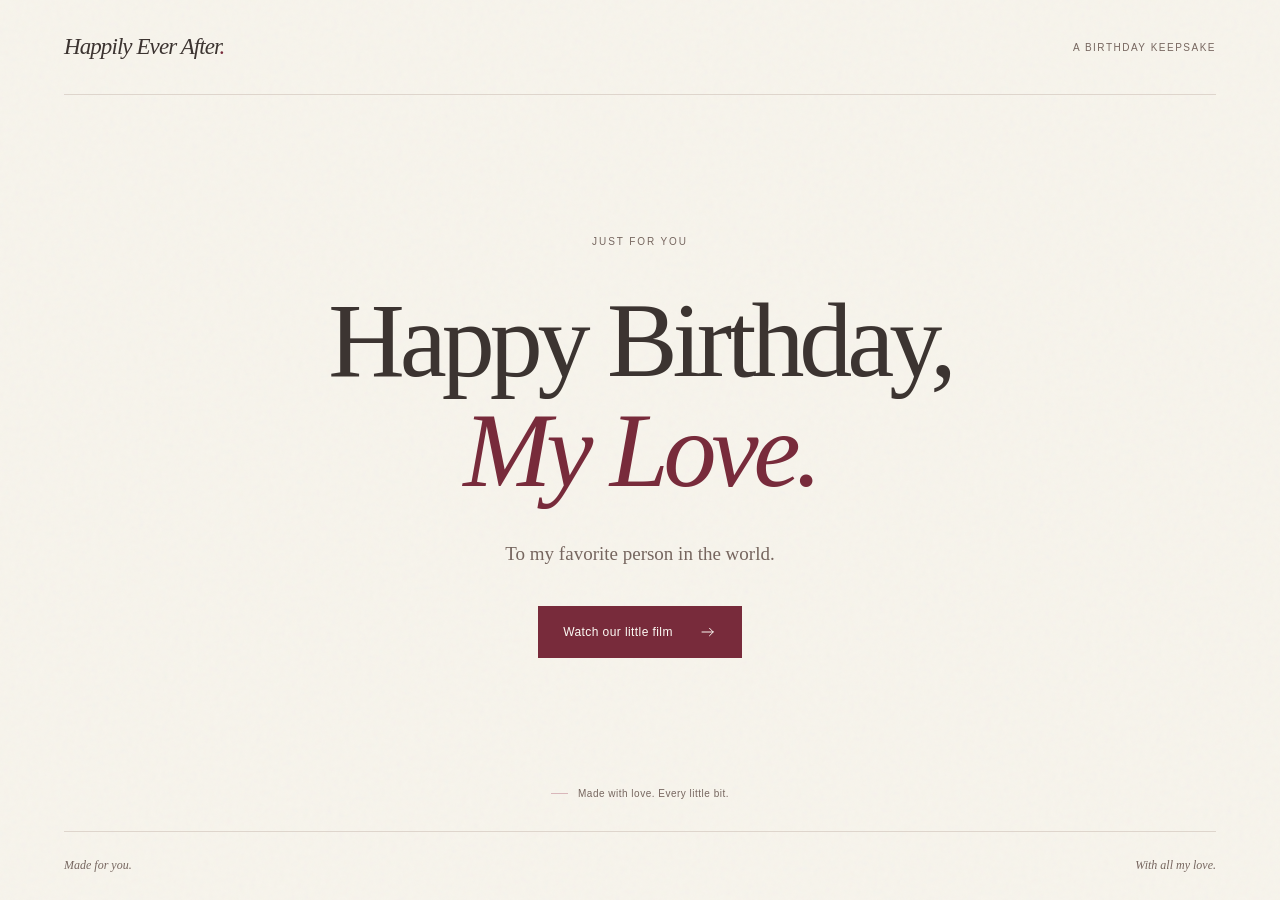
==== index.html @ 6dd9fe8e "Build burgundy birthday keepsake with film and envelope letter" ====
<!doctype html>
<html lang="en">
  <head>
    <meta charset="utf-8">
    <meta name="viewport" content="width=device-width, initial-scale=1, viewport-fit=cover">
    <meta name="theme-color" content="#f7f4ec">
    <meta name="description" content="A birthday keepsake, made with love.">
    <meta name="robots" content="noindex, nofollow, noarchive">
    <title>Happily Ever After — For You</title>
    <link rel="icon" href="assets/favicon.svg?v=2" type="image/svg+xml">
    <link rel="stylesheet" href="style.css?v=3">
    <script src="script.js?v=3" defer></script>
  </head>
  <body>
    <a class="skip-link" href="#main">Skip to the main content</a>
    <header class="masthead">
      <a class="wordmark" href="index.html" aria-label="Happily Ever After, back to the beginning">Happily Ever After<span aria-hidden="true">.</span></a>
      <span class="masthead-note">A birthday keepsake</span>
    </header>
    <main id="main">
      <section class="opening" aria-labelledby="birthday-title">
        <div class="opening-inner">
          <p class="eyebrow opening-eyebrow">Just for you</p>
          <h1 id="birthday-title">Happy Birthday,<br><em>My Love.</em></h1>
          <p class="opening-subtitle">To my favorite person in the world.</p>
          <a class="primary-button opening-cta" href="memories.html">
            Watch our little film
            <svg viewBox="0 0 24 24" fill="none" aria-hidden="true"><path d="M4 12h15m-5-5 5 5-5 5"/></svg>
          </a>
        </div>
        <p class="opening-footnote"><span aria-hidden="true"></span>Made with love. Every little bit.</p>
      </section>
    </main>
    <footer class="site-footer"><span>Made for you.</span><span>With all my love.</span></footer>
  </body>
</html>
---- style.css ----
/* A birthday card, a little film, and a sealed letter. */
:root {
  color-scheme: light;
  --paper: #f7f4ec;
  --letter-paper: #fdfbf5;
  --ink: #3c3431;
  --muted: #76665f;
  --accent: #782b3b;
  --accent-dark: #5b1d2b;
  --accent-soft: #d9b7ba;
  --line: #ded5cc;
  --masthead-height: 78px;
  --footer-height: 64px;
  --serif: "Iowan Old Style", "Baskerville", "Palatino Linotype", "Book Antiqua", Georgia, serif;
  --sans: -apple-system, BlinkMacSystemFont, "Segoe UI", sans-serif;
  --chinese: "Songti SC", "STSong", "Noto Serif CJK SC", "Source Han Serif SC", "PingFang SC", "Microsoft YaHei", serif;
}
*, *::before, *::after { box-sizing: border-box; }
html { scroll-padding-top: 24px; }
body {
  margin: 0;
  background-color: var(--paper);
  background-image: url("data:image/svg+xml,%3Csvg viewBox='0 0 180 180' xmlns='http://www.w3.org/2000/svg'%3E%3Cfilter id='paper'%3E%3CfeTurbulence type='fractalNoise' baseFrequency='.85' numOctaves='3' stitchTiles='stitch'/%3E%3C/filter%3E%3Cpath fill='%236b6047' opacity='.035' filter='url(%23paper)' d='M0 0h180v180H0z'/%3E%3C/svg%3E");
  color: var(--ink);
  font-family: var(--sans);
  -webkit-font-smoothing: antialiased;
  -webkit-text-size-adjust: 100%;
}
[hidden] { display: none !important; }
::selection { background: #ead5d7; color: #54202d; }
a { color: inherit; text-underline-offset: 5px; }
a, button, video { -webkit-tap-highlight-color: rgba(120, 43, 59, .12); }
a:focus-visible, button:focus-visible, video:focus-visible { outline: 2px solid var(--accent); outline-offset: 6px; border-radius: 2px; }
button { font: inherit; }
h1, h2, p { margin: 0; }
h1, h2 { font-family: var(--serif); font-weight: 400; }
svg { width: 20px; height: 20px; stroke: currentColor; stroke-width: 1.3; stroke-linecap: round; stroke-linejoin: round; }
.section-width { width: min(100% - 40px, 880px); margin-inline: auto; }
.eyebrow { color: var(--muted); font-size: 10px; line-height: 1.6; letter-spacing: .19em; text-transform: uppercase; }
.chapter-number { margin-right: 12px; padding-right: 14px; border-right: 1px solid var(--line); letter-spacing: .08em; }
.skip-link { position: fixed; left: 16px; top: 12px; z-index: 20; padding: 12px 18px; background: var(--letter-paper); transform: translateY(-160%); }
.skip-link:focus { transform: translateY(0); }
.sr-only { position: absolute; width: 1px; height: 1px; padding: 0; margin: -1px; overflow: hidden; clip-path: inset(50%); white-space: nowrap; border: 0; }
.masthead { width: calc(100% - 40px); max-width: 1376px; margin: 0 auto; min-height: var(--masthead-height); padding-top: env(safe-area-inset-top, 0px); display: flex; align-items: center; justify-content: space-between; gap: 16px; border-bottom: 1px solid var(--line); }
.wordmark { font-family: var(--serif); font-style: italic; font-size: 19px; text-decoration: none; letter-spacing: -.04em; }
.wordmark span { color: var(--accent); }
.masthead-note { color: var(--muted); font-size: 9px; text-transform: uppercase; letter-spacing: .15em; text-align: right; }
.site-footer { display: flex; align-items: center; justify-content: space-between; gap: 18px; width: calc(100% - 40px); max-width: 1376px; min-height: var(--footer-height); margin: 0 auto; padding: 17px 0 max(17px, env(safe-area-inset-bottom)); border-top: 1px solid var(--line); color: var(--muted); font-family: var(--serif); font-style: italic; font-size: 12px; line-height: 1.6; }
.primary-button { display: inline-flex; justify-content: center; align-items: center; gap: 26px; min-height: 52px; padding: 0 24px; color: var(--letter-paper); background: var(--accent); border: 1px solid var(--accent); text-decoration: none; font-size: 12px; letter-spacing: .035em; transition: background-color 180ms, border-color 180ms; }
.primary-button:hover { background: var(--accent-dark); border-color: var(--accent-dark); }
.primary-button svg { width: 18px; height: 18px; }
.quiet-link, .back-link { display: inline-flex; align-items: center; justify-content: center; gap: 10px; min-height: 44px; color: var(--muted); font-size: 11px; text-decoration: none; line-height: 1.6; }
.quiet-link:hover, .back-link:hover { color: var(--accent); }

/* The greeting is its own quiet, complete screen. */
.opening { min-height: calc(100vh - var(--masthead-height) - var(--footer-height)); min-height: calc(100svh - var(--masthead-height) - var(--footer-height)); display: flex; flex-direction: column; align-items: center; justify-content: center; text-align: center; padding: 58px 20px 28px; }
.opening-inner { margin-block: auto; }
.opening-eyebrow { margin-bottom: 32px; }
.opening h1 { font-size: clamp(49px, 8.4vw, 106px); line-height: 1.04; letter-spacing: -.048em; }
.opening h1 em { color: var(--accent); font-weight: 400; }
.opening-subtitle { margin-top: 28px; font-family: var(--serif); font-size: 17px; line-height: 1.6; color: var(--muted); }
.opening-cta { margin-top: 37px; }
.opening-footnote { display: flex; align-items: center; gap: 10px; margin-top: 57px; color: var(--muted); font-size: 9px; letter-spacing: .05em; }
.opening-footnote span { display: block; width: 17px; height: 1px; background: var(--accent-soft); }

/* The real film is portrait. Metadata adapts the frame to replacement videos. */
.film-page { text-align: center; padding-top: 29px; padding-bottom: 20px; min-height: calc(100svh - var(--masthead-height) - var(--footer-height)); }
.chapter-heading { text-align: center; }
.chapter-title { margin-top: 13px; font-size: clamp(31px, 4vw, 43px); line-height: 1.2; letter-spacing: -.035em; }
.section-description { margin-top: 9px; font-family: var(--serif); font-size: 15px; color: var(--muted); line-height: 1.6; }
.film-shell { --film-ratio: .5625; width: min(100%, 360px, calc(50svh * var(--film-ratio))); margin: 24px auto 0; padding: 6px; background: var(--letter-paper); border: 1px solid var(--line); box-shadow: 0 6px 20px -16px rgba(55, 31, 31, .2); }
.film-shell.is-landscape { width: min(100%, 740px, calc(50svh * var(--film-ratio))); }
.film-frame { position: relative; aspect-ratio: var(--film-ratio); overflow: hidden; background: #3c2028; }
.film-frame video { position: absolute; inset: 0; display: block; width: 100%; height: 100%; object-fit: contain; background: #211b1d; }
.film-placeholder { position: absolute; inset: 0; }
.film-cover { display: block; width: 100%; height: 100%; object-fit: cover; }
.film-cover-copy { position: absolute; inset: 0; display: flex; flex-direction: column; align-items: center; justify-content: center; color: #f7efdf; padding: 18px 10px 40px; }
.film-cover-eyebrow { font-size: 8px; line-height: 1.6; text-transform: uppercase; letter-spacing: .17em; color: #e6d0c9; }
.film-cover-copy > p { margin-top: 20px; font-family: var(--serif); font-size: clamp(35px, 8vw, 63px); font-style: italic; line-height: 1.1; letter-spacing: -.045em; }
.film-cover-rule { width: 25px; height: 1px; margin-top: 24px; background: #cc999b; }
.film-cover-signoff { margin-top: 21px; font-family: var(--serif); font-style: italic; font-size: 14px; color: #e6d0c9; }
.film-status { position: absolute; left: 14px; right: 14px; bottom: 24px; color: #e6d0c9; font-size: 10px; line-height: 1.6; }
.film-caption { display: flex; justify-content: space-between; align-items: center; gap: 9px; padding: 10px 2px 4px; color: var(--muted); font-size: 9px; line-height: 1.5; text-align: left; }
.film-caption > :last-child { text-align: right; white-space: nowrap; }
.playback-help { margin: 14px auto 0; max-width: 420px; color: var(--muted); font-size: 13px; line-height: 1.8; }
.film-invitation { min-height: 136px; display: flex; flex-direction: column; align-items: center; justify-content: center; gap: 12px; padding-top: 21px; }
.film-next-note { font-family: var(--serif); font-style: italic; color: var(--muted); font-size: 16px; line-height: 1.6; text-wrap: balance; }
.film-invitation.is-ready .film-next-note { font-size: 21px; color: var(--ink); max-width: 380px; }
.film-invitation.is-ready { margin-top: 7px; padding-bottom: 11px; }

/* An actual button wrapped around a paper envelope, with a small wax seal. */
.envelope-scene { min-height: calc(100svh - var(--masthead-height) - var(--footer-height)); display: flex; flex-direction: column; align-items: center; justify-content: center; text-align: center; padding-block: 42px 24px; }
.envelope-title { margin-top: 22px; font-size: clamp(41px, 5.5vw, 66px); line-height: 1.1; letter-spacing: -.035em; }
.envelope-title em { color: var(--accent); font-weight: 400; }
.envelope-button { display: block; width: min(100%, 330px); margin-top: 13px; border: none; padding: 0; background: transparent; color: var(--accent); cursor: pointer; touch-action: manipulation; }
.envelope-space { display: block; position: relative; padding-top: 48px; padding-bottom: 24px; }
.envelope { display: block; position: relative; width: 100%; aspect-ratio: 3 / 2; perspective: 1100px; filter: drop-shadow(0 12px 13px rgba(78, 46, 36, .12)); }
.envelope-back { position: absolute; inset: 0; background: #deccb8; border: 1px solid #d6c5b3; border-radius: 3px; }
.envelope-insert { position: absolute; top: 7%; left: 6%; width: 88%; height: 86%; padding: 24px; text-align: left; background: var(--letter-paper); border: 1px solid #e8dfd2; transition: transform 650ms 180ms cubic-bezier(.2,.65,.3,1); }
.insert-greeting { display: block; font: italic 26px var(--serif); color: var(--accent); margin-bottom: 18px; }
.insert-line { display: block; width: 100%; height: 1px; background: #e7dfd2; margin-top: 13px; }
.insert-line.short { width: 70%; }
.envelope-front { position: absolute; inset: 0; z-index: 2; clip-path: polygon(0 0, 50% 57%, 100% 0, 100% 100%, 0 100%); background: linear-gradient(100deg, #ecdeca, #f4e8d6 48%, #ecdeca); border: 1px solid #d5c3ad; border-radius: 3px; }
.envelope-front::after { content: ""; position: absolute; inset: 0; clip-path: polygon(0 100%, 50% 32%, 100% 100%); background: linear-gradient(0deg, #efe2cf, #f5ead9); }
.envelope-flap { position: absolute; top: 0; left: 0; width: 100%; height: 62%; z-index: 3; clip-path: polygon(0 0, 100% 0, 50% 100%); background: linear-gradient(180deg, #efe2d0, #e5d4bc); transform-origin: center top; backface-visibility: hidden; transition: transform 620ms cubic-bezier(.25,.1,.25,1); }
.envelope-seal { position: absolute; z-index: 4; top: 52%; left: 50%; width: 49px; height: 49px; display: flex; align-items: center; justify-content: center; border-radius: 47% 50% 45% 49%; transform: translate(-50%, -50%) rotate(-7deg); background: linear-gradient(135deg, #933f50, #742b3b 55%, #5c1e2b); color: #f9e9df; font: italic 13px var(--serif); box-shadow: 0 3px 5px rgba(69, 24, 30, .2), inset 0 0 0 2px rgba(185, 103, 112, .24); transition: opacity 220ms, transform 250ms; }
.envelope-seal::before { content: ""; position: absolute; inset: 5px; border: 1px solid rgba(227, 165, 163, .35); border-radius: 50%; }
.envelope-action { display: inline-flex; align-items: center; gap: 18px; min-height: 44px; font-size: 12px; letter-spacing: .05em; border-bottom: 1px solid var(--accent-soft); }
.envelope-action svg { width: 17px; height: 17px; }
.envelope-button:hover .envelope-action { border-color: var(--accent); }
.envelope-button:disabled { cursor: default; }
.envelope-button.is-opening .envelope-flap { transform: rotateX(180deg); }
.envelope-button.is-opening .envelope-seal { opacity: 0; transform: translate(-50%, -60%) rotate(-7deg); }
.envelope-button.is-opening .envelope-insert { transform: translateY(-49%); }
.envelope-button.is-opening .envelope-action { opacity: .5; }
.envelope-note { margin-top: 14px; color: var(--muted); font: italic 14px/1.6 var(--serif); }
.envelope-scene > .back-link { margin-top: 23px; }

/* Reading is still, spacious, and independent of the envelope animation. */
.letter-reading { padding-top: 32px; }
.letter-section { max-width: 740px; }
.letter-paper { position: relative; padding: 41px 27px 46px; background-color: var(--letter-paper); border: 1px solid var(--line); box-shadow: 0 12px 38px -26px rgba(64, 32, 32, .18); }
.letter-paper::before { content: ""; position: absolute; inset: 7px; border: 1px solid #eee5db; pointer-events: none; }
.letter-heading { margin-bottom: 32px; }
.letter-heading .eyebrow { font-size: 9px; letter-spacing: .13em; }
.letter-heading h2 { margin-top: 24px; font-size: 37px; line-height: 1.25; font-style: italic; color: var(--accent); }
.letter-heading h2:focus { outline: none; }
.letter-heading-rule { display: block; width: 34px; height: 1px; background: var(--accent-soft); margin-top: 23px; }
.letter-content { font-family: var(--chinese); font-size: 17px; line-height: 2.05; font-weight: 400; letter-spacing: .025em; overflow-wrap: break-word; line-break: strict; }
.letter-content p + p { margin-top: 24px; }
.letter-content .letter-english { font-family: var(--serif); font-style: italic; font-size: 21px; line-height: 1.6; letter-spacing: -.01em; margin-top: 36px; }
.letter-content .letter-signature { margin-top: 39px; color: var(--accent); font-size: 19px; }
.ending { padding: 78px 0 67px; text-align: center; }
.ending-rule { display: block; margin: 0 auto 35px; width: 1px; height: 47px; background: var(--accent-soft); }
.ending h2 { margin-top: 27px; font-size: clamp(59px, 8vw, 89px); line-height: 1.02; letter-spacing: -.045em; }
.ending h2 em { font-weight: 400; color: var(--accent); }
.ending-subtitle { margin-top: 28px; color: var(--muted); font-family: var(--serif); font-size: 17px; line-height: 1.6; }
.ending-signoff { margin-top: 34px; font-size: 10px; letter-spacing: .15em; text-transform: uppercase; color: var(--muted); }
.back-to-start { display: inline-flex; gap: 12px; align-items: center; min-height: 44px; margin-top: 53px; font-size: 11px; letter-spacing: .03em; color: var(--muted); text-decoration: none; }
.back-to-start:hover { color: var(--accent); }

@media (min-width: 600px) {
  :root { --masthead-height: 95px; --footer-height: 69px; }
  .section-width { width: min(100% - 88px, 880px); }
  .masthead, .site-footer { width: calc(100% - 88px); }
  .wordmark { font-size: 23px; }
  .masthead-note { font-size: 10px; }
  .opening { padding-top: 66px; padding-bottom: 32px; }
  .opening-eyebrow { margin-bottom: 36px; }
  .opening-subtitle { font-size: 19px; margin-top: 32px; }
  .opening-footnote { font-size: 10px; }
  .film-page { padding-top: 31px; }
  .film-shell { margin-top: 27px; }
  .film-caption { font-size: 10px; }
  .envelope-scene { padding-top: 45px; }
  .envelope-button { width: 360px; }
  .letter-paper { padding: 60px 65px 63px; }
  .letter-heading { margin-bottom: 38px; }
  .letter-heading .eyebrow { font-size: 10px; }
  .letter-heading h2 { font-size: 42px; }
  .letter-content { font-size: 18px; line-height: 2.1; }
  .letter-content p + p { margin-top: 28px; }
  .letter-content .letter-english { font-size: 24px; }
  .ending { padding-top: 97px; padding-bottom: 87px; }
}
@media (min-width: 1200px) { .masthead, .site-footer { width: calc(100% - 128px); } }
@media (max-width: 359px) {
  .masthead-note { max-width: 66px; line-height: 1.7; }
  .opening { padding-inline: 16px; }
  .opening h1 { font-size: 42px; }
  .opening-subtitle { font-size: 16px; }
  .letter-paper { padding-inline: 23px; }
  .envelope-title { font-size: 39px; }
  .envelope-seal { width: 45px; height: 45px; }
}
@media (prefers-reduced-motion: no-preference) {
  .opening-inner { animation: arrive 800ms both; }
  .letter-reading.is-arriving { animation: arrive 400ms both; }
  @keyframes arrive { from { opacity: 0; transform: translateY(7px); } to { opacity: 1; transform: translateY(0); } }
}
@media (prefers-reduced-motion: reduce) { *, *::before, *::after { animation: none !important; transition: none !important; } }
@media print {
  body { background: white; color: black; }
  .masthead, .opening, .film-page, .envelope-scene, .site-footer, .back-to-start, .skip-link { display: none !important; }
  .letter-reading[hidden] { display: block !important; }
  .letter-section { width: 100%; max-width: none; }
  .letter-paper { background: white; border: none; box-shadow: none; padding: 20px; }
  .letter-paper::before { display: none; }
  .letter-content { font-size: 12pt; line-height: 1.8; }
  .letter-content p { orphans: 3; widows: 3; }
  .ending { padding: 40px 0 0; break-inside: avoid; }
  .ending h2 { font-size: 38pt; }
}
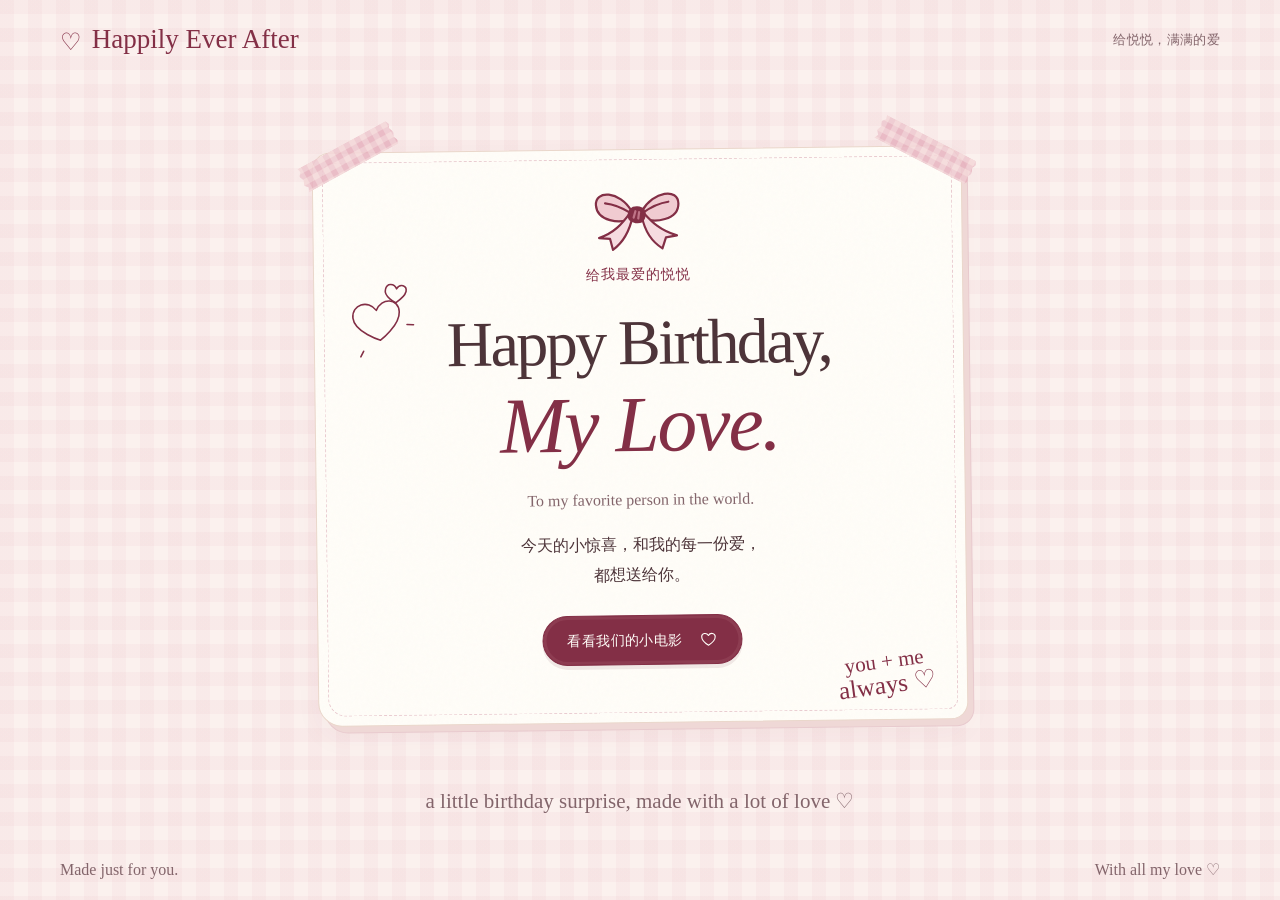
==== commit 3f5df785: "Make the birthday gift feel romantic and handmade" ====
--- a/index.html
+++ b/index.html
@@ -3,34 +3,40 @@
   <head>
     <meta charset="utf-8">
     <meta name="viewport" content="width=device-width, initial-scale=1, viewport-fit=cover">
-    <meta name="theme-color" content="#f7f4ec">
+    <meta name="theme-color" content="#fbf1ee">
     <meta name="description" content="A birthday keepsake, made with love.">
     <meta name="robots" content="noindex, nofollow, noarchive">
     <title>Happily Ever After — For You</title>
     <link rel="icon" href="assets/favicon.svg?v=2" type="image/svg+xml">
-    <link rel="stylesheet" href="style.css?v=3">
-    <script src="script.js?v=3" defer></script>
+    <link rel="stylesheet" href="style.css?v=4">
+    <script src="script.js?v=4" defer></script>
   </head>
   <body>
     <a class="skip-link" href="#main">Skip to the main content</a>
     <header class="masthead">
-      <a class="wordmark" href="index.html" aria-label="Happily Ever After, back to the beginning">Happily Ever After<span aria-hidden="true">.</span></a>
-      <span class="masthead-note">A birthday keepsake</span>
+      <a class="wordmark" href="index.html" aria-label="Happily Ever After, back to the beginning"><span aria-hidden="true">♡</span> Happily Ever After</a>
+      <span class="masthead-note" lang="zh-Hans">给悦悦，满满的爱</span>
     </header>
     <main id="main">
       <section class="opening" aria-labelledby="birthday-title">
         <div class="opening-inner">
-          <p class="eyebrow opening-eyebrow">Just for you</p>
+          <span class="paper-tape tape-left" aria-hidden="true"></span>
+          <span class="paper-tape tape-right" aria-hidden="true"></span>
+          <img class="birthday-bow" src="assets/bow.svg" width="120" height="80" alt="">
+          <p class="eyebrow opening-eyebrow" lang="zh-Hans">给我最爱的悦悦</p>
           <h1 id="birthday-title">Happy Birthday,<br><em>My Love.</em></h1>
           <p class="opening-subtitle">To my favorite person in the world.</p>
-          <a class="primary-button opening-cta" href="memories.html">
-            Watch our little film
-            <svg viewBox="0 0 24 24" fill="none" aria-hidden="true"><path d="M4 12h15m-5-5 5 5-5 5"/></svg>
+          <p class="opening-message" lang="zh-Hans">今天的小惊喜，和我的每一份爱，<br>都想送给你。</p>
+          <a class="primary-button opening-cta" href="memories.html" lang="zh-Hans">
+            看看我们的小电影
+            <svg viewBox="0 0 24 24" fill="none" aria-hidden="true"><path d="M12 20S3 14.7 3 8.7C3 3.8 9.5 2.8 12 7c2.5-4.2 9-3.2 9 1.7C21 14.7 12 20 12 20Z"/></svg>
           </a>
+          <span class="card-note" aria-hidden="true">you + me<br><span>always ♡</span></span>
+          <svg class="card-hearts" viewBox="0 0 100 100" fill="none" aria-hidden="true"><path d="M42 71S12 54 14 36c2-17 24-19 31-3 10-15 31-9 28 8-3 17-31 30-31 30Z"/><path d="M71 29S58 18 62 10c4-9 13-5 14 2 6-6 14-1 11 6-3 6-16 11-16 11Z"/><path d="m18 80-5 6m66-27 8 2"/></svg>
         </div>
-        <p class="opening-footnote"><span aria-hidden="true"></span>Made with love. Every little bit.</p>
+        <p class="opening-footnote">a little birthday surprise, made with a lot of love ♡</p>
       </section>
     </main>
-    <footer class="site-footer"><span>Made for you.</span><span>With all my love.</span></footer>
+    <footer class="site-footer"><span>Made just for you.</span><span>With all my love ♡</span></footer>
   </body>
 </html>
--- a/style.css
+++ b/style.css
@@ -1,17 +1,18 @@
-/* A birthday card, a little film, and a sealed letter. */
+/* A little birthday gift: ribbon, gingham, paper, and a lot of love. */
 :root {
   color-scheme: light;
-  --paper: #f7f4ec;
-  --letter-paper: #fdfbf5;
-  --ink: #3c3431;
-  --muted: #76665f;
-  --accent: #782b3b;
-  --accent-dark: #5b1d2b;
-  --accent-soft: #d9b7ba;
-  --line: #ded5cc;
-  --masthead-height: 78px;
-  --footer-height: 64px;
+  --paper: #fbf1ee;
+  --letter-paper: #fffdf8;
+  --ink: #4d3439;
+  --muted: #83656b;
+  --accent: #832f46;
+  --accent-dark: #622239;
+  --accent-soft: #ddb1bc;
+  --line: #e8ced1;
+  --masthead-height: 72px;
+  --footer-height: 56px;
   --serif: "Iowan Old Style", "Baskerville", "Palatino Linotype", "Book Antiqua", Georgia, serif;
+  --hand: "Snell Roundhand", "Apple Chancery", "URW Chancery L", "Brush Script MT", "Segoe Print", cursive;
   --sans: -apple-system, BlinkMacSystemFont, "Segoe UI", sans-serif;
   --chinese: "Songti SC", "STSong", "Noto Serif CJK SC", "Source Han Serif SC", "PingFang SC", "Microsoft YaHei", serif;
 }
@@ -19,162 +20,191 @@
 html { scroll-padding-top: 24px; }
 body {
   margin: 0;
+  color: var(--ink);
   background-color: var(--paper);
-  background-image: url("data:image/svg+xml,%3Csvg viewBox='0 0 180 180' xmlns='http://www.w3.org/2000/svg'%3E%3Cfilter id='paper'%3E%3CfeTurbulence type='fractalNoise' baseFrequency='.85' numOctaves='3' stitchTiles='stitch'/%3E%3C/filter%3E%3Cpath fill='%236b6047' opacity='.035' filter='url(%23paper)' d='M0 0h180v180H0z'/%3E%3C/svg%3E");
-  color: var(--ink);
+  background-image: linear-gradient(90deg, #eac4ca26 50%, transparent 50%), linear-gradient(#eac4ca26 50%, transparent 50%);
+  background-size: 28px 28px;
   font-family: var(--sans);
   -webkit-font-smoothing: antialiased;
   -webkit-text-size-adjust: 100%;
 }
 [hidden] { display: none !important; }
-::selection { background: #ead5d7; color: #54202d; }
+::selection { background: #efd0d8; color: #622239; }
 a { color: inherit; text-underline-offset: 5px; }
-a, button, video { -webkit-tap-highlight-color: rgba(120, 43, 59, .12); }
-a:focus-visible, button:focus-visible, video:focus-visible { outline: 2px solid var(--accent); outline-offset: 6px; border-radius: 2px; }
+a, button, video { -webkit-tap-highlight-color: #832f4618; }
+a:focus-visible, button:focus-visible, video:focus-visible { outline: 2px solid var(--accent); outline-offset: 6px; }
 button { font: inherit; }
 h1, h2, p { margin: 0; }
 h1, h2 { font-family: var(--serif); font-weight: 400; }
-svg { width: 20px; height: 20px; stroke: currentColor; stroke-width: 1.3; stroke-linecap: round; stroke-linejoin: round; }
+svg { width: 20px; height: 20px; stroke: currentColor; stroke-width: 1.5; stroke-linecap: round; stroke-linejoin: round; }
 .section-width { width: min(100% - 40px, 880px); margin-inline: auto; }
-.eyebrow { color: var(--muted); font-size: 10px; line-height: 1.6; letter-spacing: .19em; text-transform: uppercase; }
-.chapter-number { margin-right: 12px; padding-right: 14px; border-right: 1px solid var(--line); letter-spacing: .08em; }
-.skip-link { position: fixed; left: 16px; top: 12px; z-index: 20; padding: 12px 18px; background: var(--letter-paper); transform: translateY(-160%); }
+.eyebrow { color: var(--muted); font-family: var(--chinese); font-size: 13px; line-height: 1.7; letter-spacing: .07em; }
+.handwritten { font-family: var(--hand); font-size: 23px; letter-spacing: 0; color: var(--accent); }
+.skip-link { position: fixed; left: 16px; top: 12px; z-index: 20; padding: 12px 18px; border-radius: 12px; background: var(--letter-paper); transform: translateY(-160%); }
 .skip-link:focus { transform: translateY(0); }
 .sr-only { position: absolute; width: 1px; height: 1px; padding: 0; margin: -1px; overflow: hidden; clip-path: inset(50%); white-space: nowrap; border: 0; }
-.masthead { width: calc(100% - 40px); max-width: 1376px; margin: 0 auto; min-height: var(--masthead-height); padding-top: env(safe-area-inset-top, 0px); display: flex; align-items: center; justify-content: space-between; gap: 16px; border-bottom: 1px solid var(--line); }
-.wordmark { font-family: var(--serif); font-style: italic; font-size: 19px; text-decoration: none; letter-spacing: -.04em; }
-.wordmark span { color: var(--accent); }
-.masthead-note { color: var(--muted); font-size: 9px; text-transform: uppercase; letter-spacing: .15em; text-align: right; }
-.site-footer { display: flex; align-items: center; justify-content: space-between; gap: 18px; width: calc(100% - 40px); max-width: 1376px; min-height: var(--footer-height); margin: 0 auto; padding: 17px 0 max(17px, env(safe-area-inset-bottom)); border-top: 1px solid var(--line); color: var(--muted); font-family: var(--serif); font-style: italic; font-size: 12px; line-height: 1.6; }
-.primary-button { display: inline-flex; justify-content: center; align-items: center; gap: 26px; min-height: 52px; padding: 0 24px; color: var(--letter-paper); background: var(--accent); border: 1px solid var(--accent); text-decoration: none; font-size: 12px; letter-spacing: .035em; transition: background-color 180ms, border-color 180ms; }
-.primary-button:hover { background: var(--accent-dark); border-color: var(--accent-dark); }
-.primary-button svg { width: 18px; height: 18px; }
-.quiet-link, .back-link { display: inline-flex; align-items: center; justify-content: center; gap: 10px; min-height: 44px; color: var(--muted); font-size: 11px; text-decoration: none; line-height: 1.6; }
+.masthead { width: calc(100% - 40px); max-width: 1160px; margin: 0 auto; min-height: var(--masthead-height); padding-top: env(safe-area-inset-top, 0px); display: flex; align-items: center; justify-content: space-between; gap: 14px; }
+.wordmark { font-family: var(--hand); font-size: 22px; line-height: 1.3; text-decoration: none; color: var(--accent); }
+.wordmark span { font-family: var(--serif); display: inline-block; margin-right: 3px; font-size: 24px; vertical-align: -2px; }
+.masthead-note { color: var(--muted); font-family: var(--chinese); font-size: 11px; letter-spacing: .025em; text-align: right; }
+.site-footer { display: flex; align-items: center; justify-content: space-between; gap: 18px; width: calc(100% - 40px); max-width: 1160px; min-height: var(--footer-height); margin: 0 auto; padding: 14px 0 max(14px, env(safe-area-inset-bottom)); color: var(--muted); font-family: var(--hand); font-size: 16px; line-height: 1.6; }
+.primary-button { display: inline-flex; justify-content: center; align-items: center; gap: 17px; min-height: 50px; padding: 12px 24px; border: 1px solid var(--accent); border-radius: 999px; background: var(--accent); color: var(--letter-paper); box-shadow: 0 4px 0 #67293a18, inset 0 0 0 3px #f5c8d015; text-decoration: none; font-size: 14px; line-height: 1.6; letter-spacing: .03em; transition: background-color 180ms, transform 180ms; }
+.primary-button:hover { background: var(--accent-dark); transform: translateY(-2px); }
+.primary-button svg { width: 18px; height: 18px; flex-shrink: 0; }
+.quiet-link, .back-link { display: inline-flex; align-items: center; justify-content: center; gap: 9px; min-height: 44px; color: var(--muted); font-size: 12px; text-decoration: none; line-height: 1.6; }
+.quiet-link { text-decoration: underline; text-decoration-color: var(--accent-soft); text-decoration-style: dotted; }
 .quiet-link:hover, .back-link:hover { color: var(--accent); }
-
-/* The greeting is its own quiet, complete screen. */
-.opening { min-height: calc(100vh - var(--masthead-height) - var(--footer-height)); min-height: calc(100svh - var(--masthead-height) - var(--footer-height)); display: flex; flex-direction: column; align-items: center; justify-content: center; text-align: center; padding: 58px 20px 28px; }
-.opening-inner { margin-block: auto; }
-.opening-eyebrow { margin-bottom: 32px; }
-.opening h1 { font-size: clamp(49px, 8.4vw, 106px); line-height: 1.04; letter-spacing: -.048em; }
-.opening h1 em { color: var(--accent); font-weight: 400; }
-.opening-subtitle { margin-top: 28px; font-family: var(--serif); font-size: 17px; line-height: 1.6; color: var(--muted); }
-.opening-cta { margin-top: 37px; }
-.opening-footnote { display: flex; align-items: center; gap: 10px; margin-top: 57px; color: var(--muted); font-size: 9px; letter-spacing: .05em; }
-.opening-footnote span { display: block; width: 17px; height: 1px; background: var(--accent-soft); }
-
-/* The real film is portrait. Metadata adapts the frame to replacement videos. */
-.film-page { text-align: center; padding-top: 29px; padding-bottom: 20px; min-height: calc(100svh - var(--masthead-height) - var(--footer-height)); }
+.paper-tape { position: absolute; display: block; z-index: 3; width: 104px; height: 26px; background-color: #e6b1be; background-image: linear-gradient(90deg, #fff6ed55 50%, transparent 50%), linear-gradient(#fff6ed55 50%, transparent 50%); background-size: 12px 12px; opacity: .84; clip-path: polygon(2% 0, 98% 0, 100% 16%, 98% 30%, 100% 52%, 98% 68%, 100% 86%, 98% 100%, 1% 100%, 3% 83%, 0 68%, 2% 49%, 0 30%, 3% 16%); pointer-events: none; }
+
+/* The first page is a birthday card, held down with pink paper tape. */
+.opening { min-height: calc(100svh - var(--masthead-height) - var(--footer-height)); display: flex; flex-direction: column; align-items: center; justify-content: center; text-align: center; padding: 28px 25px 20px; }
+.opening-inner { position: relative; width: min(100%, 650px); margin-block: auto; padding: 27px 22px 58px; border: 1px solid #ead7cb; border-radius: 18px 22px 17px 24px; background-color: var(--letter-paper); background-image: url("data:image/svg+xml,%3Csvg viewBox='0 0 180 180' xmlns='http://www.w3.org/2000/svg'%3E%3Cfilter id='paper'%3E%3CfeTurbulence type='fractalNoise' baseFrequency='.85' numOctaves='3' stitchTiles='stitch'/%3E%3C/filter%3E%3Cpath fill='%238b5d67' opacity='.025' filter='url(%23paper)' d='M0 0h180v180H0z'/%3E%3C/svg%3E"); box-shadow: 6px 7px 0 -1px #efd8d6, 6px 7px 0 0 #e8cace, 0 12px 28px #7535450a; transform: rotate(-.7deg); }
+.opening-inner::after { content: ""; position: absolute; inset: 9px; border: 1px dashed #e9cbd0; border-radius: 12px 16px 11px 18px; pointer-events: none; }
+.tape-left { top: -10px; left: -17px; transform: rotate(-28deg); }
+.tape-right { top: -10px; right: -17px; transform: rotate(28deg); }
+.birthday-bow { display: block; width: 96px; height: auto; margin: 0 auto 6px; }
+.opening-eyebrow { margin-bottom: 19px; font-size: 14px; color: var(--accent); }
+.opening h1 { font-size: clamp(37px, 6.3vw, 64px); line-height: 1.12; letter-spacing: -.04em; }
+.opening h1 em { display: inline-block; color: var(--accent); font-family: var(--hand); font-size: 1.24em; line-height: 1.15; font-weight: 400; letter-spacing: -.025em; }
+.opening-subtitle { margin-top: 17px; font-family: var(--serif); font-size: 14px; line-height: 1.6; color: var(--muted); }
+.opening-message { margin-top: 17px; font-family: var(--chinese); font-size: 15px; line-height: 1.9; color: var(--ink); }
+.opening-cta { margin-top: 25px; }
+.card-note { position: absolute; right: 22px; bottom: 13px; color: var(--accent); font-family: var(--hand); font-size: 16px; line-height: 1; transform: rotate(-7deg); }
+.card-note > span { font-size: 19px; }
+.card-hearts { display: none; position: absolute; top: 130px; left: 29px; width: 79px; height: 79px; color: var(--accent); stroke-width: 2; transform: rotate(-12deg); }
+.opening-footnote { margin-top: 24px; padding-inline: 10px; max-width: 350px; color: var(--muted); font-family: var(--hand); font-size: 19px; line-height: 1.5; }
+
+/* A little polaroid frame around our real, portrait film. */
+.film-page { text-align: center; padding-top: 14px; padding-bottom: 16px; min-height: calc(100svh - var(--masthead-height) - var(--footer-height)); }
 .chapter-heading { text-align: center; }
-.chapter-title { margin-top: 13px; font-size: clamp(31px, 4vw, 43px); line-height: 1.2; letter-spacing: -.035em; }
-.section-description { margin-top: 9px; font-family: var(--serif); font-size: 15px; color: var(--muted); line-height: 1.6; }
-.film-shell { --film-ratio: .5625; width: min(100%, 360px, calc(50svh * var(--film-ratio))); margin: 24px auto 0; padding: 6px; background: var(--letter-paper); border: 1px solid var(--line); box-shadow: 0 6px 20px -16px rgba(55, 31, 31, .2); }
-.film-shell.is-landscape { width: min(100%, 740px, calc(50svh * var(--film-ratio))); }
-.film-frame { position: relative; aspect-ratio: var(--film-ratio); overflow: hidden; background: #3c2028; }
+.chapter-title { margin-top: 6px; font-family: var(--chinese); font-size: clamp(29px, 4vw, 38px); line-height: 1.4; letter-spacing: .015em; }
+.section-description { margin-top: 7px; font-family: var(--chinese); font-size: 13px; color: var(--muted); line-height: 1.7; }
+.film-shell { --film-ratio: .5625; position: relative; width: min(100%, 360px, calc(48svh * var(--film-ratio))); margin: 26px auto 0; padding: 8px; background: var(--letter-paper); border: 1px solid #ead7cf; border-radius: 3px; box-shadow: 3px 4px 0 #efd8d640, 0 8px 22px #7535450b; transform: rotate(-.7deg); }
+.film-shell.is-landscape { width: min(100%, 740px, calc(48svh * var(--film-ratio))); }
+.film-tape { width: 86px; height: 22px; top: -13px; left: calc(50% - 43px); transform: rotate(4deg); }
+.film-frame { position: relative; aspect-ratio: var(--film-ratio); overflow: hidden; border-radius: 2px; background: #3c2028; }
 .film-frame video { position: absolute; inset: 0; display: block; width: 100%; height: 100%; object-fit: contain; background: #211b1d; }
 .film-placeholder { position: absolute; inset: 0; }
 .film-cover { display: block; width: 100%; height: 100%; object-fit: cover; }
 .film-cover-copy { position: absolute; inset: 0; display: flex; flex-direction: column; align-items: center; justify-content: center; color: #f7efdf; padding: 18px 10px 40px; }
-.film-cover-eyebrow { font-size: 8px; line-height: 1.6; text-transform: uppercase; letter-spacing: .17em; color: #e6d0c9; }
-.film-cover-copy > p { margin-top: 20px; font-family: var(--serif); font-size: clamp(35px, 8vw, 63px); font-style: italic; line-height: 1.1; letter-spacing: -.045em; }
+.film-cover-eyebrow { font-size: 8px; line-height: 1.6; letter-spacing: .08em; color: #e6d0c9; }
+.film-cover-copy > p { margin-top: 20px; font-family: var(--hand); font-size: clamp(35px, 8vw, 63px); line-height: 1.1; letter-spacing: -.025em; }
 .film-cover-rule { width: 25px; height: 1px; margin-top: 24px; background: #cc999b; }
 .film-cover-signoff { margin-top: 21px; font-family: var(--serif); font-style: italic; font-size: 14px; color: #e6d0c9; }
 .film-status { position: absolute; left: 14px; right: 14px; bottom: 24px; color: #e6d0c9; font-size: 10px; line-height: 1.6; }
-.film-caption { display: flex; justify-content: space-between; align-items: center; gap: 9px; padding: 10px 2px 4px; color: var(--muted); font-size: 9px; line-height: 1.5; text-align: left; }
-.film-caption > :last-child { text-align: right; white-space: nowrap; }
+.film-caption { display: flex; justify-content: space-between; align-items: center; gap: 7px; padding: 13px 1px 6px; color: var(--accent); font-family: var(--hand); font-size: 15px; line-height: 1.25; text-align: left; }
+.film-caption > :last-child { text-align: right; white-space: nowrap; font-family: var(--sans); color: var(--muted); font-size: 9px; }
 .playback-help { margin: 14px auto 0; max-width: 420px; color: var(--muted); font-size: 13px; line-height: 1.8; }
-.film-invitation { min-height: 136px; display: flex; flex-direction: column; align-items: center; justify-content: center; gap: 12px; padding-top: 21px; }
-.film-next-note { font-family: var(--serif); font-style: italic; color: var(--muted); font-size: 16px; line-height: 1.6; text-wrap: balance; }
-.film-invitation.is-ready .film-next-note { font-size: 21px; color: var(--ink); max-width: 380px; }
-.film-invitation.is-ready { margin-top: 7px; padding-bottom: 11px; }
-
-/* An actual button wrapped around a paper envelope, with a small wax seal. */
-.envelope-scene { min-height: calc(100svh - var(--masthead-height) - var(--footer-height)); display: flex; flex-direction: column; align-items: center; justify-content: center; text-align: center; padding-block: 42px 24px; }
-.envelope-title { margin-top: 22px; font-size: clamp(41px, 5.5vw, 66px); line-height: 1.1; letter-spacing: -.035em; }
-.envelope-title em { color: var(--accent); font-weight: 400; }
-.envelope-button { display: block; width: min(100%, 330px); margin-top: 13px; border: none; padding: 0; background: transparent; color: var(--accent); cursor: pointer; touch-action: manipulation; }
-.envelope-space { display: block; position: relative; padding-top: 48px; padding-bottom: 24px; }
-.envelope { display: block; position: relative; width: 100%; aspect-ratio: 3 / 2; perspective: 1100px; filter: drop-shadow(0 12px 13px rgba(78, 46, 36, .12)); }
-.envelope-back { position: absolute; inset: 0; background: #deccb8; border: 1px solid #d6c5b3; border-radius: 3px; }
+.film-invitation { min-height: 124px; display: flex; flex-direction: column; align-items: center; justify-content: center; gap: 9px; padding-top: 16px; }
+.film-next-note { font-family: var(--chinese); color: var(--muted); font-size: 13px; line-height: 1.7; text-wrap: balance; }
+.film-invitation.is-ready .film-next-note { font-size: 14px; color: var(--accent); max-width: 380px; }
+.film-invitation.is-ready { padding-bottom: 10px; }
+
+/* A blush envelope, a heart seal, and words saved just for her. */
+.envelope-scene { min-height: calc(100svh - var(--masthead-height) - var(--footer-height)); display: flex; flex-direction: column; align-items: center; justify-content: center; text-align: center; padding-block: 28px 20px; }
+.envelope-title { margin-top: 12px; font-family: var(--chinese); font-size: clamp(31px, 4.5vw, 46px); line-height: 1.55; letter-spacing: .015em; }
+.envelope-title em { color: var(--accent); font-style: normal; font-weight: 400; }
+.envelope-button { display: block; width: min(100% - 18px, 330px); margin-top: 2px; border: none; padding: 0; background: transparent; color: var(--accent); cursor: pointer; touch-action: manipulation; transform: rotate(-3deg); transition: transform 250ms; }
+.envelope-button:hover { transform: rotate(-1deg); }
+.envelope-space { display: block; position: relative; padding-top: 52px; padding-bottom: 28px; }
+.envelope { display: block; position: relative; width: 100%; aspect-ratio: 3 / 2; perspective: 1100px; filter: drop-shadow(0 12px 13px #7535451c); }
+.envelope-back { position: absolute; inset: 0; background: #e8c1c0; border: 1px solid #d9adb3; border-radius: 5px; }
 .envelope-insert { position: absolute; top: 7%; left: 6%; width: 88%; height: 86%; padding: 24px; text-align: left; background: var(--letter-paper); border: 1px solid #e8dfd2; transition: transform 650ms 180ms cubic-bezier(.2,.65,.3,1); }
-.insert-greeting { display: block; font: italic 26px var(--serif); color: var(--accent); margin-bottom: 18px; }
-.insert-line { display: block; width: 100%; height: 1px; background: #e7dfd2; margin-top: 13px; }
+.insert-greeting { display: block; font: 30px var(--hand); color: var(--accent); margin-bottom: 18px; }
+.insert-line { display: block; width: 100%; height: 1px; background: #eedbd9; margin-top: 13px; }
 .insert-line.short { width: 70%; }
-.envelope-front { position: absolute; inset: 0; z-index: 2; clip-path: polygon(0 0, 50% 57%, 100% 0, 100% 100%, 0 100%); background: linear-gradient(100deg, #ecdeca, #f4e8d6 48%, #ecdeca); border: 1px solid #d5c3ad; border-radius: 3px; }
-.envelope-front::after { content: ""; position: absolute; inset: 0; clip-path: polygon(0 100%, 50% 32%, 100% 100%); background: linear-gradient(0deg, #efe2cf, #f5ead9); }
-.envelope-flap { position: absolute; top: 0; left: 0; width: 100%; height: 62%; z-index: 3; clip-path: polygon(0 0, 100% 0, 50% 100%); background: linear-gradient(180deg, #efe2d0, #e5d4bc); transform-origin: center top; backface-visibility: hidden; transition: transform 620ms cubic-bezier(.25,.1,.25,1); }
-.envelope-seal { position: absolute; z-index: 4; top: 52%; left: 50%; width: 49px; height: 49px; display: flex; align-items: center; justify-content: center; border-radius: 47% 50% 45% 49%; transform: translate(-50%, -50%) rotate(-7deg); background: linear-gradient(135deg, #933f50, #742b3b 55%, #5c1e2b); color: #f9e9df; font: italic 13px var(--serif); box-shadow: 0 3px 5px rgba(69, 24, 30, .2), inset 0 0 0 2px rgba(185, 103, 112, .24); transition: opacity 220ms, transform 250ms; }
-.envelope-seal::before { content: ""; position: absolute; inset: 5px; border: 1px solid rgba(227, 165, 163, .35); border-radius: 50%; }
-.envelope-action { display: inline-flex; align-items: center; gap: 18px; min-height: 44px; font-size: 12px; letter-spacing: .05em; border-bottom: 1px solid var(--accent-soft); }
+.envelope-front { position: absolute; inset: 0; z-index: 2; clip-path: polygon(0 0, 50% 57%, 100% 0, 100% 100%, 0 100%); background: linear-gradient(100deg, #f1d5d2, #fae5de 48%, #f1d5d2); border: 1px solid #dfb8bb; border-radius: 5px; }
+.envelope-front::after { content: ""; position: absolute; inset: 0; clip-path: polygon(0 100%, 50% 32%, 100% 100%); background: linear-gradient(0deg, #f3dad4, #fff0e5); }
+.envelope-flap { position: absolute; top: 0; left: 0; width: 100%; height: 62%; z-index: 3; clip-path: polygon(0 0, 100% 0, 50% 100%); background: linear-gradient(180deg, #f9e4dc, #ebc9c7); transform-origin: center top; backface-visibility: hidden; transition: transform 620ms cubic-bezier(.25,.1,.25,1); }
+.envelope-address { position: absolute; z-index: 3; left: 23px; bottom: 21px; color: #8b535d; font-family: var(--chinese); font-size: 14px; letter-spacing: .025em; }
+.envelope-seal { position: absolute; z-index: 4; top: 52%; left: 50%; width: 52px; height: 52px; display: flex; align-items: center; justify-content: center; border-radius: 47% 50% 45% 49%; transform: translate(-50%, -50%) rotate(-7deg); background: linear-gradient(135deg, #a44f64, #832f46 55%, #622239); color: #f9e9df; font: 36px/1 var(--serif); box-shadow: 0 3px 5px #45181e33, inset 0 0 0 2px #b9677040; transition: opacity 220ms, transform 250ms; }
+.envelope-seal::before { content: ""; position: absolute; inset: 5px; border: 1px solid #e3a5a359; border-radius: 50%; }
+.envelope-action { display: inline-flex; align-items: center; justify-content: center; gap: 16px; min-height: 48px; padding: 9px 23px; font-size: 14px; line-height: 1.6; letter-spacing: .03em; border: 1px dashed #c995a4; border-radius: 999px; background: #fffdf88c; transform: rotate(3deg); }
 .envelope-action svg { width: 17px; height: 17px; }
-.envelope-button:hover .envelope-action { border-color: var(--accent); }
+.envelope-button:hover .envelope-action { background: var(--letter-paper); }
 .envelope-button:disabled { cursor: default; }
 .envelope-button.is-opening .envelope-flap { transform: rotateX(180deg); }
 .envelope-button.is-opening .envelope-seal { opacity: 0; transform: translate(-50%, -60%) rotate(-7deg); }
 .envelope-button.is-opening .envelope-insert { transform: translateY(-49%); }
 .envelope-button.is-opening .envelope-action { opacity: .5; }
-.envelope-note { margin-top: 14px; color: var(--muted); font: italic 14px/1.6 var(--serif); }
-.envelope-scene > .back-link { margin-top: 23px; }
-
-/* Reading is still, spacious, and independent of the envelope animation. */
-.letter-reading { padding-top: 32px; }
+.envelope-note { margin-top: 17px; color: var(--muted); font: 13px/1.8 var(--chinese); }
+.envelope-scene > .back-link { margin-top: 17px; }
+
+/* The letter stays still and readable, on a page of our own stationery. */
+.letter-reading { padding-top: 35px; }
 .letter-section { max-width: 740px; }
-.letter-paper { position: relative; padding: 41px 27px 46px; background-color: var(--letter-paper); border: 1px solid var(--line); box-shadow: 0 12px 38px -26px rgba(64, 32, 32, .18); }
-.letter-paper::before { content: ""; position: absolute; inset: 7px; border: 1px solid #eee5db; pointer-events: none; }
-.letter-heading { margin-bottom: 32px; }
-.letter-heading .eyebrow { font-size: 9px; letter-spacing: .13em; }
-.letter-heading h2 { margin-top: 24px; font-size: 37px; line-height: 1.25; font-style: italic; color: var(--accent); }
+.letter-paper { position: relative; padding: 38px 27px 46px; background-color: var(--letter-paper); border: 1px solid #ead7cf; border-radius: 5px 7px 4px 6px; box-shadow: 4px 5px 0 #efd8d680, 0 12px 38px -26px #7535452e; }
+.letter-paper::before { content: ""; position: absolute; top: -13px; left: calc(50% - 65px); width: 130px; height: 25px; background-color: #e6b1be; background-image: linear-gradient(90deg, #fff6ed55 50%, transparent 50%), linear-gradient(#fff6ed55 50%, transparent 50%); background-size: 12px 12px; opacity: .8; transform: rotate(-3deg); pointer-events: none; }
+.letter-paper::after { content: ""; position: absolute; inset: 10px; border: 1px dashed #ecd5d5; border-radius: 2px; pointer-events: none; }
+.letter-heading { position: relative; margin-bottom: 28px; padding-right: 70px; }
+.letter-stamp { position: absolute; top: 1px; right: -3px; width: 56px; min-height: 67px; display: grid; place-content: center; border: 3px dotted #d7a7b3; outline: 1px solid #efdbd9; outline-offset: 3px; background: #f9e8e9; color: var(--accent); text-align: center; font: 19px/1 var(--hand); transform: rotate(7deg); }
+.letter-heading .eyebrow { font-size: 12px; letter-spacing: .025em; }
+.letter-heading h2 { margin-top: 13px; font-size: 47px; line-height: 1.25; font-family: var(--hand); color: var(--accent); }
 .letter-heading h2:focus { outline: none; }
-.letter-heading-rule { display: block; width: 34px; height: 1px; background: var(--accent-soft); margin-top: 23px; }
+.letter-heading-rule { display: block; color: var(--accent-soft); font-family: var(--serif); font-size: 24px; line-height: 1; margin-top: 8px; }
 .letter-content { font-family: var(--chinese); font-size: 17px; line-height: 2.05; font-weight: 400; letter-spacing: .025em; overflow-wrap: break-word; line-break: strict; }
 .letter-content p + p { margin-top: 24px; }
-.letter-content .letter-english { font-family: var(--serif); font-style: italic; font-size: 21px; line-height: 1.6; letter-spacing: -.01em; margin-top: 36px; }
 .letter-content .letter-signature { margin-top: 39px; color: var(--accent); font-size: 19px; }
-.ending { padding: 78px 0 67px; text-align: center; }
-.ending-rule { display: block; margin: 0 auto 35px; width: 1px; height: 47px; background: var(--accent-soft); }
-.ending h2 { margin-top: 27px; font-size: clamp(59px, 8vw, 89px); line-height: 1.02; letter-spacing: -.045em; }
+.ending { padding: 70px 0 56px; text-align: center; }
+.ending-bow { display: block; width: 85px; height: auto; margin: 0 auto 20px; }
+.ending .eyebrow { font-size: 13px; letter-spacing: .035em; text-wrap: balance; }
+.ending h2 { margin-top: 24px; font-family: var(--hand); font-size: clamp(57px, 8vw, 85px); line-height: 1.1; letter-spacing: -.03em; }
 .ending h2 em { font-weight: 400; color: var(--accent); }
-.ending-subtitle { margin-top: 28px; color: var(--muted); font-family: var(--serif); font-size: 17px; line-height: 1.6; }
-.ending-signoff { margin-top: 34px; font-size: 10px; letter-spacing: .15em; text-transform: uppercase; color: var(--muted); }
-.back-to-start { display: inline-flex; gap: 12px; align-items: center; min-height: 44px; margin-top: 53px; font-size: 11px; letter-spacing: .03em; color: var(--muted); text-decoration: none; }
+.ending-subtitle { margin-top: 20px; color: var(--muted); font-family: var(--serif); font-size: 16px; line-height: 1.6; }
+.ending-signoff { margin-top: 24px; font-family: var(--hand); font-size: 25px; color: var(--accent); }
+.back-to-start { display: inline-flex; gap: 10px; align-items: center; min-height: 44px; margin-top: 34px; font-size: 12px; color: var(--muted); text-decoration: none; }
 .back-to-start:hover { color: var(--accent); }
 
 @media (min-width: 600px) {
-  :root { --masthead-height: 95px; --footer-height: 69px; }
+  :root { --masthead-height: 80px; --footer-height: 60px; }
   .section-width { width: min(100% - 88px, 880px); }
   .masthead, .site-footer { width: calc(100% - 88px); }
-  .wordmark { font-size: 23px; }
-  .masthead-note { font-size: 10px; }
-  .opening { padding-top: 66px; padding-bottom: 32px; }
-  .opening-eyebrow { margin-bottom: 36px; }
-  .opening-subtitle { font-size: 19px; margin-top: 32px; }
-  .opening-footnote { font-size: 10px; }
-  .film-page { padding-top: 31px; }
-  .film-shell { margin-top: 27px; }
-  .film-caption { font-size: 10px; }
-  .envelope-scene { padding-top: 45px; }
+  .wordmark { font-size: 27px; }
+  .masthead-note { font-size: 13px; }
+  .opening { padding: 30px 35px 22px; }
+  .opening-inner { padding: 32px 50px 57px; }
+  .birthday-bow { width: 110px; margin-bottom: 8px; }
+  .opening-eyebrow { margin-bottom: 20px; }
+  .opening-subtitle { font-size: 16px; }
+  .opening-message { font-size: 16px; }
+  .card-note { font-size: 21px; right: 32px; bottom: 22px; }
+  .card-note > span { font-size: 25px; }
+  .card-hearts { display: block; }
+  .opening-footnote { max-width: none; font-size: 21px; }
+  .film-page { padding-top: 20px; }
+  .section-description { font-size: 14px; }
+  .film-caption { font-size: 18px; }
+  .film-caption > :last-child { font-size: 10px; }
+  .envelope-scene { padding-top: 36px; }
   .envelope-button { width: 360px; }
-  .letter-paper { padding: 60px 65px 63px; }
-  .letter-heading { margin-bottom: 38px; }
-  .letter-heading .eyebrow { font-size: 10px; }
-  .letter-heading h2 { font-size: 42px; }
+  .envelope-note { font-size: 14px; }
+  .letter-reading { padding-top: 44px; }
+  .letter-paper { padding: 56px 64px 63px; }
+  .letter-heading { margin-bottom: 34px; }
+  .letter-heading .eyebrow { font-size: 13px; }
+  .letter-heading h2 { font-size: 55px; }
+  .letter-stamp { width: 66px; min-height: 80px; font-size: 23px; }
   .letter-content { font-size: 18px; line-height: 2.1; }
   .letter-content p + p { margin-top: 28px; }
-  .letter-content .letter-english { font-size: 24px; }
-  .ending { padding-top: 97px; padding-bottom: 87px; }
-}
-@media (min-width: 1200px) { .masthead, .site-footer { width: calc(100% - 128px); } }
+  .ending { padding-top: 86px; padding-bottom: 70px; }
+}
 @media (max-width: 359px) {
-  .masthead-note { max-width: 66px; line-height: 1.7; }
-  .opening { padding-inline: 16px; }
-  .opening h1 { font-size: 42px; }
-  .opening-subtitle { font-size: 16px; }
+  .masthead { gap: 10px; }
+  .wordmark { font-size: 19px; }
+  .wordmark span { font-size: 20px; margin-right: 0; }
+  .masthead-note { max-width: 52px; line-height: 1.7; font-size: 10px; }
+  .opening { padding-inline: 22px; }
+  .opening-inner { padding-inline: 16px; }
+  .opening h1 { font-size: 32px; }
+  .opening-subtitle { font-size: 13px; }
+  .opening-message { font-size: 14px; }
+  .tape-left, .tape-right { width: 84px; }
   .letter-paper { padding-inline: 23px; }
-  .envelope-title { font-size: 39px; }
-  .envelope-seal { width: 45px; height: 45px; }
+  .letter-heading h2 { font-size: 42px; }
+  .envelope-title { font-size: 29px; }
+  .envelope-seal { width: 46px; height: 46px; font-size: 32px; }
 }
 @media (prefers-reduced-motion: no-preference) {
-  .opening-inner { animation: arrive 800ms both; }
   .letter-reading.is-arriving { animation: arrive 400ms both; }
   @keyframes arrive { from { opacity: 0; transform: translateY(7px); } to { opacity: 1; transform: translateY(0); } }
 }
@@ -185,7 +215,7 @@
   .letter-reading[hidden] { display: block !important; }
   .letter-section { width: 100%; max-width: none; }
   .letter-paper { background: white; border: none; box-shadow: none; padding: 20px; }
-  .letter-paper::before { display: none; }
+  .letter-paper::before, .letter-paper::after, .letter-stamp { display: none; }
   .letter-content { font-size: 12pt; line-height: 1.8; }
   .letter-content p { orphans: 3; widows: 3; }
   .ending { padding: 40px 0 0; break-inside: avoid; }
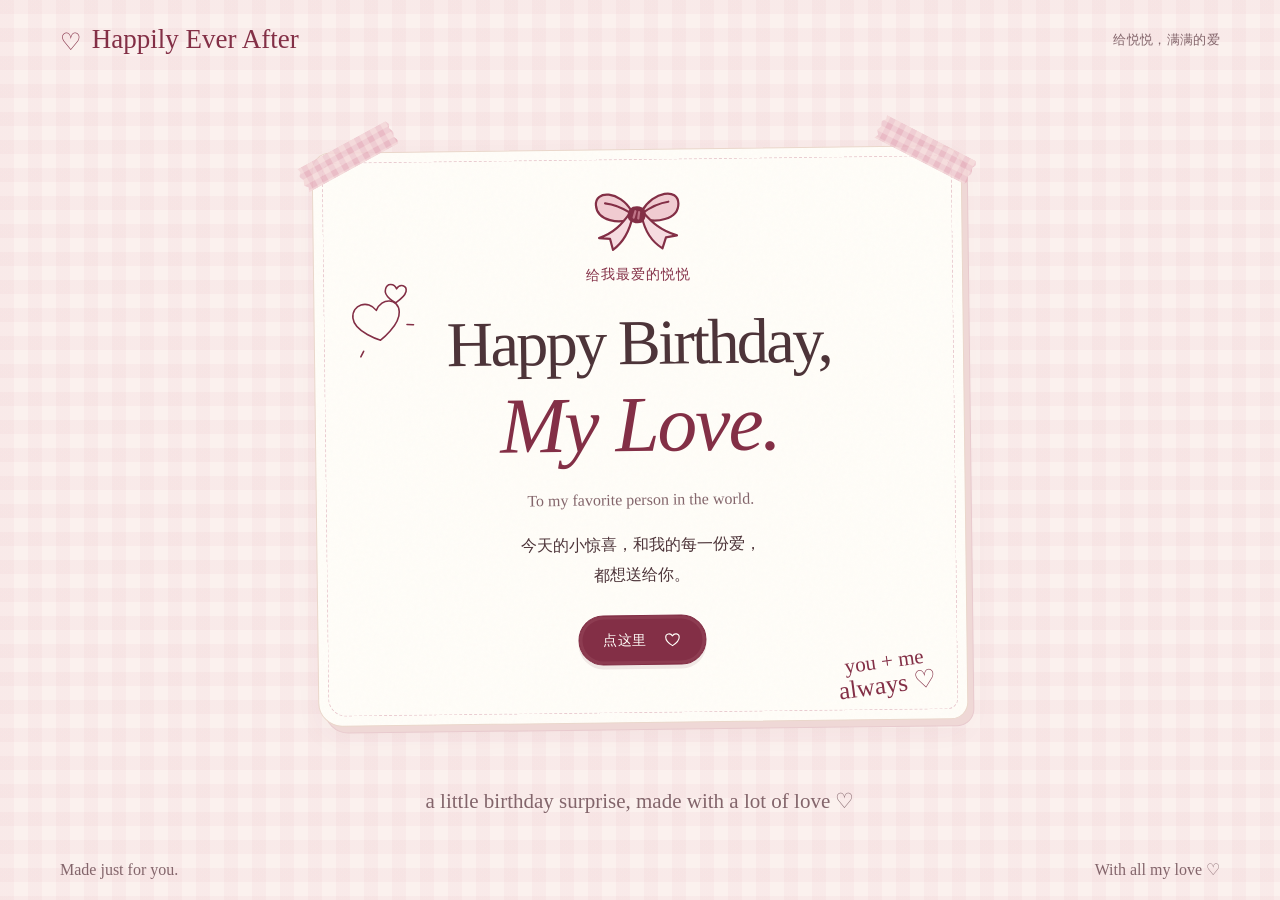
==== commit b23ef9f8: "Simplify the film and envelope experience" ====
--- a/index.html
+++ b/index.html
@@ -8,8 +8,8 @@
     <meta name="robots" content="noindex, nofollow, noarchive">
     <title>Happily Ever After — For You</title>
     <link rel="icon" href="assets/favicon.svg?v=2" type="image/svg+xml">
-    <link rel="stylesheet" href="style.css?v=4">
-    <script src="script.js?v=4" defer></script>
+    <link rel="stylesheet" href="style.css?v=5">
+    <script src="script.js?v=5" defer></script>
   </head>
   <body>
     <a class="skip-link" href="#main">Skip to the main content</a>
@@ -28,7 +28,7 @@
           <p class="opening-subtitle">To my favorite person in the world.</p>
           <p class="opening-message" lang="zh-Hans">今天的小惊喜，和我的每一份爱，<br>都想送给你。</p>
           <a class="primary-button opening-cta" href="memories.html" lang="zh-Hans">
-            看看我们的小电影
+            点这里
             <svg viewBox="0 0 24 24" fill="none" aria-hidden="true"><path d="M12 20S3 14.7 3 8.7C3 3.8 9.5 2.8 12 7c2.5-4.2 9-3.2 9 1.7C21 14.7 12 20 12 20Z"/></svg>
           </a>
           <span class="card-note" aria-hidden="true">you + me<br><span>always ♡</span></span>
--- a/style.css
+++ b/style.css
@@ -51,9 +51,6 @@
 .primary-button { display: inline-flex; justify-content: center; align-items: center; gap: 17px; min-height: 50px; padding: 12px 24px; border: 1px solid var(--accent); border-radius: 999px; background: var(--accent); color: var(--letter-paper); box-shadow: 0 4px 0 #67293a18, inset 0 0 0 3px #f5c8d015; text-decoration: none; font-size: 14px; line-height: 1.6; letter-spacing: .03em; transition: background-color 180ms, transform 180ms; }
 .primary-button:hover { background: var(--accent-dark); transform: translateY(-2px); }
 .primary-button svg { width: 18px; height: 18px; flex-shrink: 0; }
-.quiet-link, .back-link { display: inline-flex; align-items: center; justify-content: center; gap: 9px; min-height: 44px; color: var(--muted); font-size: 12px; text-decoration: none; line-height: 1.6; }
-.quiet-link { text-decoration: underline; text-decoration-color: var(--accent-soft); text-decoration-style: dotted; }
-.quiet-link:hover, .back-link:hover { color: var(--accent); }
 .paper-tape { position: absolute; display: block; z-index: 3; width: 104px; height: 26px; background-color: #e6b1be; background-image: linear-gradient(90deg, #fff6ed55 50%, transparent 50%), linear-gradient(#fff6ed55 50%, transparent 50%); background-size: 12px 12px; opacity: .84; clip-path: polygon(2% 0, 98% 0, 100% 16%, 98% 30%, 100% 52%, 98% 68%, 100% 86%, 98% 100%, 1% 100%, 3% 83%, 0 68%, 2% 49%, 0 30%, 3% 16%); pointer-events: none; }
 
 /* The first page is a birthday card, held down with pink paper tape. */
@@ -79,8 +76,8 @@
 .chapter-heading { text-align: center; }
 .chapter-title { margin-top: 6px; font-family: var(--chinese); font-size: clamp(29px, 4vw, 38px); line-height: 1.4; letter-spacing: .015em; }
 .section-description { margin-top: 7px; font-family: var(--chinese); font-size: 13px; color: var(--muted); line-height: 1.7; }
-.film-shell { --film-ratio: .5625; position: relative; width: min(100%, 360px, calc(48svh * var(--film-ratio))); margin: 26px auto 0; padding: 8px; background: var(--letter-paper); border: 1px solid #ead7cf; border-radius: 3px; box-shadow: 3px 4px 0 #efd8d640, 0 8px 22px #7535450b; transform: rotate(-.7deg); }
-.film-shell.is-landscape { width: min(100%, 740px, calc(48svh * var(--film-ratio))); }
+.film-shell { --film-ratio: .5625; position: relative; width: min(100%, 440px, calc(62svh * var(--film-ratio))); margin: 26px auto 0; padding: 8px; background: var(--letter-paper); border: 1px solid #ead7cf; border-radius: 3px; box-shadow: 3px 4px 0 #efd8d640, 0 8px 22px #7535450b; transform: rotate(-.7deg); }
+.film-shell.is-landscape { width: min(100%, 740px, calc(62svh * var(--film-ratio))); }
 .film-tape { width: 86px; height: 22px; top: -13px; left: calc(50% - 43px); transform: rotate(4deg); }
 .film-frame { position: relative; aspect-ratio: var(--film-ratio); overflow: hidden; border-radius: 2px; background: #3c2028; }
 .film-frame video { position: absolute; inset: 0; display: block; width: 100%; height: 100%; object-fit: contain; background: #211b1d; }
@@ -95,18 +92,17 @@
 .film-caption { display: flex; justify-content: space-between; align-items: center; gap: 7px; padding: 13px 1px 6px; color: var(--accent); font-family: var(--hand); font-size: 15px; line-height: 1.25; text-align: left; }
 .film-caption > :last-child { text-align: right; white-space: nowrap; font-family: var(--sans); color: var(--muted); font-size: 9px; }
 .playback-help { margin: 14px auto 0; max-width: 420px; color: var(--muted); font-size: 13px; line-height: 1.8; }
-.film-invitation { min-height: 124px; display: flex; flex-direction: column; align-items: center; justify-content: center; gap: 9px; padding-top: 16px; }
+.film-invitation { min-height: 72px; display: flex; flex-direction: column; align-items: center; justify-content: center; gap: 9px; padding-top: 16px; }
 .film-next-note { font-family: var(--chinese); color: var(--muted); font-size: 13px; line-height: 1.7; text-wrap: balance; }
-.film-invitation.is-ready .film-next-note { font-size: 14px; color: var(--accent); max-width: 380px; }
+.film-letter-link { display: inline-flex; align-items: center; justify-content: center; min-height: 44px; padding: 8px 4px; color: var(--accent); font-family: var(--chinese); font-size: 15px; line-height: 1.7; text-decoration-style: dotted; text-decoration-color: var(--accent-soft); text-underline-offset: 7px; }
+.film-letter-link:hover { color: var(--accent-dark); text-decoration-color: var(--accent); }
 .film-invitation.is-ready { padding-bottom: 10px; }
 
 /* A blush envelope, a heart seal, and words saved just for her. */
-.envelope-scene { min-height: calc(100svh - var(--masthead-height) - var(--footer-height)); display: flex; flex-direction: column; align-items: center; justify-content: center; text-align: center; padding-block: 28px 20px; }
-.envelope-title { margin-top: 12px; font-family: var(--chinese); font-size: clamp(31px, 4.5vw, 46px); line-height: 1.55; letter-spacing: .015em; }
-.envelope-title em { color: var(--accent); font-style: normal; font-weight: 400; }
-.envelope-button { display: block; width: min(100% - 18px, 330px); margin-top: 2px; border: none; padding: 0; background: transparent; color: var(--accent); cursor: pointer; touch-action: manipulation; transform: rotate(-3deg); transition: transform 250ms; }
+.envelope-scene { min-height: 100svh; display: flex; flex-direction: column; align-items: center; justify-content: center; text-align: center; padding-block: 24px; }
+.envelope-button { display: block; width: min(100% - 18px, 330px); margin: 0; border: none; padding: 0; background: transparent; color: var(--accent); cursor: pointer; touch-action: manipulation; transform: rotate(-3deg); transition: transform 250ms; }
 .envelope-button:hover { transform: rotate(-1deg); }
-.envelope-space { display: block; position: relative; padding-top: 52px; padding-bottom: 28px; }
+.envelope-space { display: block; position: relative; padding-block: 48px; }
 .envelope { display: block; position: relative; width: 100%; aspect-ratio: 3 / 2; perspective: 1100px; filter: drop-shadow(0 12px 13px #7535451c); }
 .envelope-back { position: absolute; inset: 0; background: #e8c1c0; border: 1px solid #d9adb3; border-radius: 5px; }
 .envelope-insert { position: absolute; top: 7%; left: 6%; width: 88%; height: 86%; padding: 24px; text-align: left; background: var(--letter-paper); border: 1px solid #e8dfd2; transition: transform 650ms 180ms cubic-bezier(.2,.65,.3,1); }
@@ -119,41 +115,20 @@
 .envelope-address { position: absolute; z-index: 3; left: 23px; bottom: 21px; color: #8b535d; font-family: var(--chinese); font-size: 14px; letter-spacing: .025em; }
 .envelope-seal { position: absolute; z-index: 4; top: 52%; left: 50%; width: 52px; height: 52px; display: flex; align-items: center; justify-content: center; border-radius: 47% 50% 45% 49%; transform: translate(-50%, -50%) rotate(-7deg); background: linear-gradient(135deg, #a44f64, #832f46 55%, #622239); color: #f9e9df; font: 36px/1 var(--serif); box-shadow: 0 3px 5px #45181e33, inset 0 0 0 2px #b9677040; transition: opacity 220ms, transform 250ms; }
 .envelope-seal::before { content: ""; position: absolute; inset: 5px; border: 1px solid #e3a5a359; border-radius: 50%; }
-.envelope-action { display: inline-flex; align-items: center; justify-content: center; gap: 16px; min-height: 48px; padding: 9px 23px; font-size: 14px; line-height: 1.6; letter-spacing: .03em; border: 1px dashed #c995a4; border-radius: 999px; background: #fffdf88c; transform: rotate(3deg); }
-.envelope-action svg { width: 17px; height: 17px; }
-.envelope-button:hover .envelope-action { background: var(--letter-paper); }
 .envelope-button:disabled { cursor: default; }
 .envelope-button.is-opening .envelope-flap { transform: rotateX(180deg); }
 .envelope-button.is-opening .envelope-seal { opacity: 0; transform: translate(-50%, -60%) rotate(-7deg); }
 .envelope-button.is-opening .envelope-insert { transform: translateY(-49%); }
-.envelope-button.is-opening .envelope-action { opacity: .5; }
-.envelope-note { margin-top: 17px; color: var(--muted); font: 13px/1.8 var(--chinese); }
-.envelope-scene > .back-link { margin-top: 17px; }
 
 /* The letter stays still and readable, on a page of our own stationery. */
-.letter-reading { padding-top: 35px; }
+.letter-reading { min-height: 100svh; padding: 35px 0 40px; }
 .letter-section { max-width: 740px; }
 .letter-paper { position: relative; padding: 38px 27px 46px; background-color: var(--letter-paper); border: 1px solid #ead7cf; border-radius: 5px 7px 4px 6px; box-shadow: 4px 5px 0 #efd8d680, 0 12px 38px -26px #7535452e; }
-.letter-paper::before { content: ""; position: absolute; top: -13px; left: calc(50% - 65px); width: 130px; height: 25px; background-color: #e6b1be; background-image: linear-gradient(90deg, #fff6ed55 50%, transparent 50%), linear-gradient(#fff6ed55 50%, transparent 50%); background-size: 12px 12px; opacity: .8; transform: rotate(-3deg); pointer-events: none; }
 .letter-paper::after { content: ""; position: absolute; inset: 10px; border: 1px dashed #ecd5d5; border-radius: 2px; pointer-events: none; }
-.letter-heading { position: relative; margin-bottom: 28px; padding-right: 70px; }
-.letter-stamp { position: absolute; top: 1px; right: -3px; width: 56px; min-height: 67px; display: grid; place-content: center; border: 3px dotted #d7a7b3; outline: 1px solid #efdbd9; outline-offset: 3px; background: #f9e8e9; color: var(--accent); text-align: center; font: 19px/1 var(--hand); transform: rotate(7deg); }
-.letter-heading .eyebrow { font-size: 12px; letter-spacing: .025em; }
-.letter-heading h2 { margin-top: 13px; font-size: 47px; line-height: 1.25; font-family: var(--hand); color: var(--accent); }
-.letter-heading h2:focus { outline: none; }
-.letter-heading-rule { display: block; color: var(--accent-soft); font-family: var(--serif); font-size: 24px; line-height: 1; margin-top: 8px; }
 .letter-content { font-family: var(--chinese); font-size: 17px; line-height: 2.05; font-weight: 400; letter-spacing: .025em; overflow-wrap: break-word; line-break: strict; }
 .letter-content p + p { margin-top: 24px; }
+#letter-title:focus { outline: none; }
 .letter-content .letter-signature { margin-top: 39px; color: var(--accent); font-size: 19px; }
-.ending { padding: 70px 0 56px; text-align: center; }
-.ending-bow { display: block; width: 85px; height: auto; margin: 0 auto 20px; }
-.ending .eyebrow { font-size: 13px; letter-spacing: .035em; text-wrap: balance; }
-.ending h2 { margin-top: 24px; font-family: var(--hand); font-size: clamp(57px, 8vw, 85px); line-height: 1.1; letter-spacing: -.03em; }
-.ending h2 em { font-weight: 400; color: var(--accent); }
-.ending-subtitle { margin-top: 20px; color: var(--muted); font-family: var(--serif); font-size: 16px; line-height: 1.6; }
-.ending-signoff { margin-top: 24px; font-family: var(--hand); font-size: 25px; color: var(--accent); }
-.back-to-start { display: inline-flex; gap: 10px; align-items: center; min-height: 44px; margin-top: 34px; font-size: 12px; color: var(--muted); text-decoration: none; }
-.back-to-start:hover { color: var(--accent); }
 
 @media (min-width: 600px) {
   :root { --masthead-height: 80px; --footer-height: 60px; }
@@ -175,18 +150,11 @@
   .section-description { font-size: 14px; }
   .film-caption { font-size: 18px; }
   .film-caption > :last-child { font-size: 10px; }
-  .envelope-scene { padding-top: 36px; }
   .envelope-button { width: 360px; }
-  .envelope-note { font-size: 14px; }
   .letter-reading { padding-top: 44px; }
   .letter-paper { padding: 56px 64px 63px; }
-  .letter-heading { margin-bottom: 34px; }
-  .letter-heading .eyebrow { font-size: 13px; }
-  .letter-heading h2 { font-size: 55px; }
-  .letter-stamp { width: 66px; min-height: 80px; font-size: 23px; }
   .letter-content { font-size: 18px; line-height: 2.1; }
   .letter-content p + p { margin-top: 28px; }
-  .ending { padding-top: 86px; padding-bottom: 70px; }
 }
 @media (max-width: 359px) {
   .masthead { gap: 10px; }
@@ -200,8 +168,6 @@
   .opening-message { font-size: 14px; }
   .tape-left, .tape-right { width: 84px; }
   .letter-paper { padding-inline: 23px; }
-  .letter-heading h2 { font-size: 42px; }
-  .envelope-title { font-size: 29px; }
   .envelope-seal { width: 46px; height: 46px; font-size: 32px; }
 }
 @media (prefers-reduced-motion: no-preference) {
@@ -211,13 +177,11 @@
 @media (prefers-reduced-motion: reduce) { *, *::before, *::after { animation: none !important; transition: none !important; } }
 @media print {
   body { background: white; color: black; }
-  .masthead, .opening, .film-page, .envelope-scene, .site-footer, .back-to-start, .skip-link { display: none !important; }
+  .masthead, .opening, .film-page, .envelope-scene, .site-footer, .skip-link { display: none !important; }
   .letter-reading[hidden] { display: block !important; }
   .letter-section { width: 100%; max-width: none; }
   .letter-paper { background: white; border: none; box-shadow: none; padding: 20px; }
-  .letter-paper::before, .letter-paper::after, .letter-stamp { display: none; }
+  .letter-paper::after { display: none; }
   .letter-content { font-size: 12pt; line-height: 1.8; }
   .letter-content p { orphans: 3; widows: 3; }
-  .ending { padding: 40px 0 0; break-inside: avoid; }
-  .ending h2 { font-size: 38pt; }
 }
